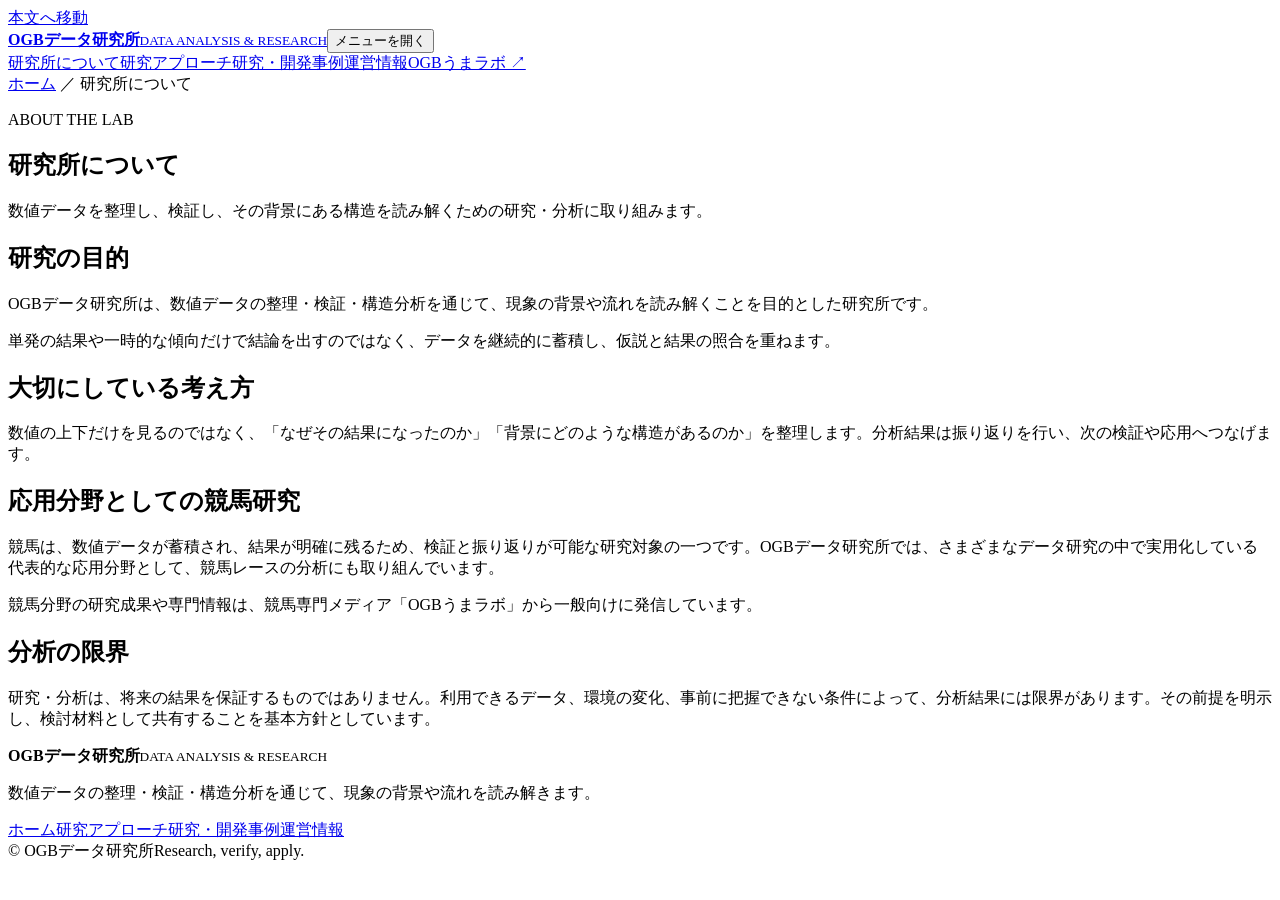
==== about/index.html @ 96f0ddb9 "Add About page" ====
<!doctype html><html lang="ja"><head><meta charset="utf-8"><meta name="viewport" content="width=device-width,initial-scale=1"><meta name="description" content="OGBデータ研究所の目的と基本方針をご紹介します。"><title>研究所について｜OGBデータ研究所</title><link rel="stylesheet" href="../assets/css/styles.css"></head><body><a class="skip-link" href="#main">本文へ移動</a><header class="site-header"><div class="container header-inner"><a class="brand" href="../"><span class="brand-mark" aria-hidden="true"><i></i><i></i><i></i></span><span class="brand-copy"><strong>OGBデータ研究所</strong><small>DATA ANALYSIS &amp; RESEARCH</small></span></a><button class="nav-toggle" type="button" aria-expanded="false" aria-controls="global-nav"><span></span><span></span><span></span><span class="sr-only">メニューを開く</span></button><nav id="global-nav" class="global-nav" aria-label="メインナビゲーション"><a href="../about/">研究所について</a><a href="../approach/">研究アプローチ</a><a href="../research/">研究・開発事例</a><a href="../organization/">運営情報</a><a class="nav-external" href="https://ogb-umalab.github.io/ogb-umalab-website/" target="_blank" rel="noopener">OGBうまラボ ↗</a></nav></div></header><main id="main"><section class="page-hero"><div class="container"><div class="breadcrumbs"><a href="../">ホーム</a> ／ 研究所について</div><p class="eyebrow">ABOUT THE LAB</p><h1>研究所について</h1><p class="lead">数値データを整理し、検証し、その背景にある構造を読み解くための研究・分析に取り組みます。</p></div></section><section class="section"><div class="container content-grid"><div><h2>研究の目的</h2></div><div class="prose"><p>OGBデータ研究所は、数値データの整理・検証・構造分析を通じて、現象の背景や流れを読み解くことを目的とした研究所です。</p><p>単発の結果や一時的な傾向だけで結論を出すのではなく、データを継続的に蓄積し、仮説と結果の照合を重ねます。</p><h2>大切にしている考え方</h2><p>数値の上下だけを見るのではなく、「なぜその結果になったのか」「背景にどのような構造があるのか」を整理します。分析結果は振り返りを行い、次の検証や応用へつなげます。</p><h2>応用分野としての競馬研究</h2><p>競馬は、数値データが蓄積され、結果が明確に残るため、検証と振り返りが可能な研究対象の一つです。OGBデータ研究所では、さまざまなデータ研究の中で実用化している代表的な応用分野として、競馬レースの分析にも取り組んでいます。</p><p>競馬分野の研究成果や専門情報は、競馬専門メディア「OGBうまラボ」から一般向けに発信しています。</p><h2>分析の限界</h2><p>研究・分析は、将来の結果を保証するものではありません。利用できるデータ、環境の変化、事前に把握できない条件によって、分析結果には限界があります。その前提を明示し、検討材料として共有することを基本方針としています。</p></div></div></section></main><footer class="site-footer"><div class="container"><div class="footer-grid"><div><div class="brand footer-brand"><span class="brand-mark" aria-hidden="true"><i></i><i></i><i></i></span><span class="brand-copy"><strong>OGBデータ研究所</strong><small>DATA ANALYSIS &amp; RESEARCH</small></span></div><p class="footer-text">数値データの整理・検証・構造分析を通じて、現象の背景や流れを読み解きます。</p></div><nav class="footer-links" aria-label="フッターナビゲーション"><a href="../">ホーム</a><a href="../approach/">研究アプローチ</a><a href="../research/">研究・開発事例</a><a href="../organization/">運営情報</a></nav></div><div class="footer-bottom"><span>&copy; <span id="year"></span> OGBデータ研究所</span><span>Research, verify, apply.</span></div></div></footer><script src="../assets/js/main.js"></script></body></html>
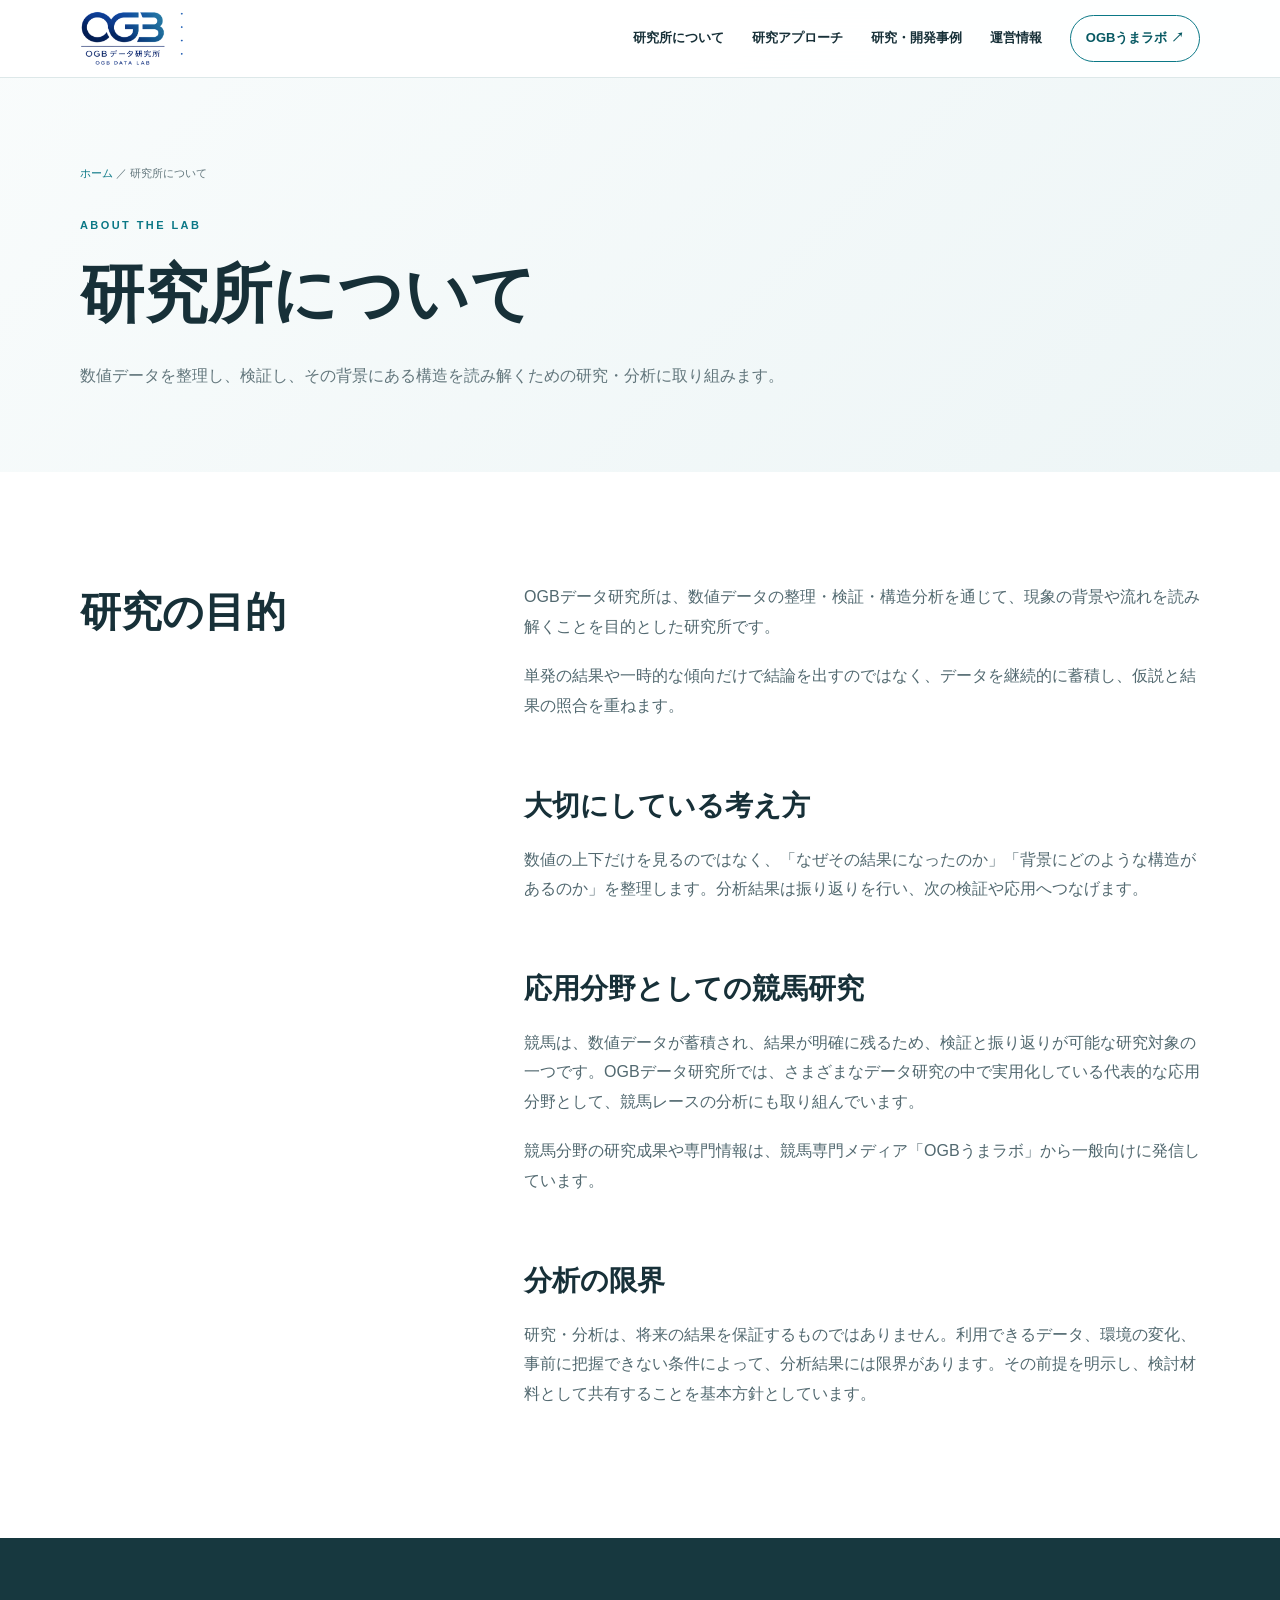
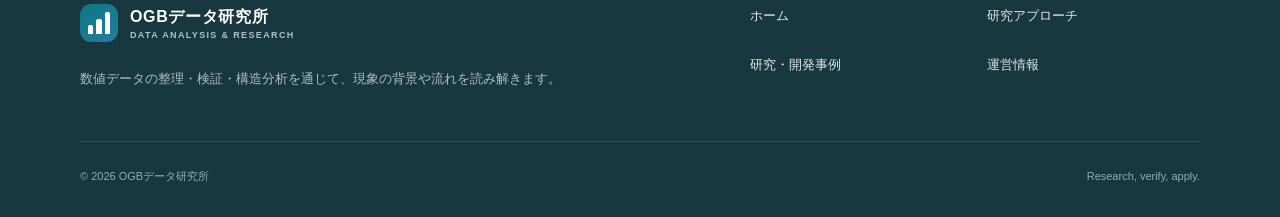
==== commit ca6e9ea1: "Apply official OGB Data Lab logo and favicons" ====
--- a/about/index.html
+++ b/about/index.html
@@ -1 +1,5 @@
-<!doctype html><html lang="ja"><head><meta charset="utf-8"><meta name="viewport" content="width=device-width,initial-scale=1"><meta name="description" content="OGBデータ研究所の目的と基本方針をご紹介します。"><title>研究所について｜OGBデータ研究所</title><link rel="stylesheet" href="../assets/css/styles.css"></head><body><a class="skip-link" href="#main">本文へ移動</a><header class="site-header"><div class="container header-inner"><a class="brand" href="../"><span class="brand-mark" aria-hidden="true"><i></i><i></i><i></i></span><span class="brand-copy"><strong>OGBデータ研究所</strong><small>DATA ANALYSIS &amp; RESEARCH</small></span></a><button class="nav-toggle" type="button" aria-expanded="false" aria-controls="global-nav"><span></span><span></span><span></span><span class="sr-only">メニューを開く</span></button><nav id="global-nav" class="global-nav" aria-label="メインナビゲーション"><a href="../about/">研究所について</a><a href="../approach/">研究アプローチ</a><a href="../research/">研究・開発事例</a><a href="../organization/">運営情報</a><a class="nav-external" href="https://ogb-umalab.github.io/ogb-umalab-website/" target="_blank" rel="noopener">OGBうまラボ ↗</a></nav></div></header><main id="main"><section class="page-hero"><div class="container"><div class="breadcrumbs"><a href="../">ホーム</a> ／ 研究所について</div><p class="eyebrow">ABOUT THE LAB</p><h1>研究所について</h1><p class="lead">数値データを整理し、検証し、その背景にある構造を読み解くための研究・分析に取り組みます。</p></div></section><section class="section"><div class="container content-grid"><div><h2>研究の目的</h2></div><div class="prose"><p>OGBデータ研究所は、数値データの整理・検証・構造分析を通じて、現象の背景や流れを読み解くことを目的とした研究所です。</p><p>単発の結果や一時的な傾向だけで結論を出すのではなく、データを継続的に蓄積し、仮説と結果の照合を重ねます。</p><h2>大切にしている考え方</h2><p>数値の上下だけを見るのではなく、「なぜその結果になったのか」「背景にどのような構造があるのか」を整理します。分析結果は振り返りを行い、次の検証や応用へつなげます。</p><h2>応用分野としての競馬研究</h2><p>競馬は、数値データが蓄積され、結果が明確に残るため、検証と振り返りが可能な研究対象の一つです。OGBデータ研究所では、さまざまなデータ研究の中で実用化している代表的な応用分野として、競馬レースの分析にも取り組んでいます。</p><p>競馬分野の研究成果や専門情報は、競馬専門メディア「OGBうまラボ」から一般向けに発信しています。</p><h2>分析の限界</h2><p>研究・分析は、将来の結果を保証するものではありません。利用できるデータ、環境の変化、事前に把握できない条件によって、分析結果には限界があります。その前提を明示し、検討材料として共有することを基本方針としています。</p></div></div></section></main><footer class="site-footer"><div class="container"><div class="footer-grid"><div><div class="brand footer-brand"><span class="brand-mark" aria-hidden="true"><i></i><i></i><i></i></span><span class="brand-copy"><strong>OGBデータ研究所</strong><small>DATA ANALYSIS &amp; RESEARCH</small></span></div><p class="footer-text">数値データの整理・検証・構造分析を通じて、現象の背景や流れを読み解きます。</p></div><nav class="footer-links" aria-label="フッターナビゲーション"><a href="../">ホーム</a><a href="../approach/">研究アプローチ</a><a href="../research/">研究・開発事例</a><a href="../organization/">運営情報</a></nav></div><div class="footer-bottom"><span>&copy; <span id="year"></span> OGBデータ研究所</span><span>Research, verify, apply.</span></div></div></footer><script src="../assets/js/main.js"></script></body></html>
+<!doctype html><html lang="ja"><head><meta charset="utf-8"><meta name="viewport" content="width=device-width,initial-scale=1"><meta name="description" content="OGBデータ研究所の目的と基本方針をご紹介します。"><title>研究所について｜OGBデータ研究所</title><link rel="icon" href="../assets/icons/favicon.ico" sizes="any">
+<link rel="icon" type="image/png" sizes="32x32" href="../assets/icons/favicon-32.png">
+<link rel="icon" type="image/png" sizes="16x16" href="../assets/icons/favicon-16.png">
+<link rel="apple-touch-icon" sizes="512x512" href="../assets/icons/favicon-512.png">
+<link rel="stylesheet" href="../assets/css/styles.css"></head><body><a class="skip-link" href="#main">本文へ移動</a><header class="site-header"><div class="container header-inner"><a class="brand" href="../"><img class="brand-logo" src="../assets/images/logo-ogb-data-lab.png" alt="OGBデータ研究所"></a><button class="nav-toggle" type="button" aria-expanded="false" aria-controls="global-nav"><span></span><span></span><span></span><span class="sr-only">メニューを開く</span></button><nav id="global-nav" class="global-nav" aria-label="メインナビゲーション"><a href="../about/">研究所について</a><a href="../approach/">研究アプローチ</a><a href="../research/">研究・開発事例</a><a href="../organization/">運営情報</a><a class="nav-external" href="https://ogb-umalab.github.io/ogb-umalab-website/" target="_blank" rel="noopener">OGBうまラボ ↗</a></nav></div></header><main id="main"><section class="page-hero"><div class="container"><div class="breadcrumbs"><a href="../">ホーム</a> ／ 研究所について</div><p class="eyebrow">ABOUT THE LAB</p><h1>研究所について</h1><p class="lead">数値データを整理し、検証し、その背景にある構造を読み解くための研究・分析に取り組みます。</p></div></section><section class="section"><div class="container content-grid"><div><h2>研究の目的</h2></div><div class="prose"><p>OGBデータ研究所は、数値データの整理・検証・構造分析を通じて、現象の背景や流れを読み解くことを目的とした研究所です。</p><p>単発の結果や一時的な傾向だけで結論を出すのではなく、データを継続的に蓄積し、仮説と結果の照合を重ねます。</p><h2>大切にしている考え方</h2><p>数値の上下だけを見るのではなく、「なぜその結果になったのか」「背景にどのような構造があるのか」を整理します。分析結果は振り返りを行い、次の検証や応用へつなげます。</p><h2>応用分野としての競馬研究</h2><p>競馬は、数値データが蓄積され、結果が明確に残るため、検証と振り返りが可能な研究対象の一つです。OGBデータ研究所では、さまざまなデータ研究の中で実用化している代表的な応用分野として、競馬レースの分析にも取り組んでいます。</p><p>競馬分野の研究成果や専門情報は、競馬専門メディア「OGBうまラボ」から一般向けに発信しています。</p><h2>分析の限界</h2><p>研究・分析は、将来の結果を保証するものではありません。利用できるデータ、環境の変化、事前に把握できない条件によって、分析結果には限界があります。その前提を明示し、検討材料として共有することを基本方針としています。</p></div></div></section></main><footer class="site-footer"><div class="container"><div class="footer-grid"><div><div class="brand footer-brand"><span class="brand-mark" aria-hidden="true"><i></i><i></i><i></i></span><span class="brand-copy"><strong>OGBデータ研究所</strong><small>DATA ANALYSIS &amp; RESEARCH</small></span></div><p class="footer-text">数値データの整理・検証・構造分析を通じて、現象の背景や流れを読み解きます。</p></div><nav class="footer-links" aria-label="フッターナビゲーション"><a href="../">ホーム</a><a href="../approach/">研究アプローチ</a><a href="../research/">研究・開発事例</a><a href="../organization/">運営情報</a></nav></div><div class="footer-bottom"><span>&copy; <span id="year"></span> OGBデータ研究所</span><span>Research, verify, apply.</span></div></div></footer><script src="../assets/js/main.js"></script></body></html>
--- a/assets/css/styles.css
+++ b/assets/css/styles.css
@@ -0,0 +1,181 @@
+:root{--white:#fff;--mist:#f4f8f9;--mist-2:#eaf2f3;--line:#d8e4e6;--ink:#173038;--muted:#62767c;--teal:#0b7886;--teal-dark:#075963;--blue:#287aa0;--header:78px;--shadow:0 20px 55px rgba(31,79,88,.09)}
+*{box-sizing:border-box}
+html{scroll-behavior:smooth}
+body{margin:0;color:var(--ink);background:var(--white);font-family:"Noto Sans JP","Hiragino Kaku Gothic ProN","Yu Gothic",sans-serif;line-height:1.85}
+a{color:inherit;text-decoration:none}
+button{font:inherit}
+.container{width:min(1120px,calc(100% - 48px));margin:auto}
+.skip-link{position:fixed;left:16px;top:-80px;z-index:100;padding:10px 16px;color:#fff;background:var(--teal)}
+.skip-link:focus{top:12px}
+.site-header{position:fixed;inset:0 0 auto;z-index:50;height:var(--header);border-bottom:1px solid rgba(216,228,230,.85);background:rgba(255,255,255,.92);backdrop-filter:blur(16px)}
+.header-inner{height:100%;display:flex;align-items:center;justify-content:space-between;gap:32px}
+.brand{display:flex;align-items:center;gap:12px}
+.brand-logo{display:block;width:auto;height:56px;object-fit:contain}
+.brand-mark{width:38px;height:38px;display:grid;grid-template-columns:repeat(3,1fr);align-items:end;gap:3px;padding:8px;border-radius:11px;background:linear-gradient(145deg,var(--teal),var(--blue))}
+.brand-mark i{display:block;background:#fff;border-radius:2px 2px 0 0}
+.brand-mark i:nth-child(1){height:42%}
+.brand-mark i:nth-child(2){height:72%}
+.brand-mark i:nth-child(3){height:100%}
+.brand-copy{display:flex;flex-direction:column;line-height:1.25}
+.brand-copy strong{font-size:16px;letter-spacing:.04em}
+.brand-copy small{margin-top:3px;color:var(--muted);font:600 9px Arial;letter-spacing:.15em}
+.global-nav{display:flex;align-items:center;gap:28px;font-size:13px;font-weight:700}
+.global-nav a{position:relative;padding:10px 0}
+.global-nav a:not(.nav-external):after{content:"";position:absolute;left:0;right:100%;bottom:3px;height:2px;background:var(--teal);transition:right .25s}
+.global-nav a:hover:after,.global-nav a:focus-visible:after{right:0}
+.nav-external{padding:10px 15px!important;border:1px solid var(--teal);border-radius:999px;color:var(--teal-dark)}
+.nav-toggle{display:none;width:44px;height:44px;padding:10px;border:0;background:transparent}
+.nav-toggle span:not(.sr-only){display:block;height:2px;margin:5px 0;background:var(--ink)}
+.sr-only{position:absolute;width:1px;height:1px;padding:0;margin:-1px;overflow:hidden;clip:rect(0,0,0,0);white-space:nowrap;border:0}
+.hero{position:relative;min-height:720px;padding:calc(var(--header) + 110px) 0 105px;overflow:hidden;background:linear-gradient(130deg,#fff 0%,#f8fbfc 62%,#edf6f7 100%)}
+.hero:before{content:"";position:absolute;inset:0;background-image:linear-gradient(rgba(11,120,134,.045) 1px,transparent 1px),linear-gradient(90deg,rgba(11,120,134,.045) 1px,transparent 1px);background-size:42px 42px;mask-image:linear-gradient(90deg,transparent 5%,#000 58%,#000)}
+.hero-grid{position:relative;width:min(1280px,calc(100% - 48px));display:grid;grid-template-columns:minmax(400px,.76fr) minmax(560px,1.24fr);gap:54px;align-items:center}
+.eyebrow{margin:0 0 22px;color:var(--teal);font:700 11px Arial;letter-spacing:.22em}
+.hero h1{max-width:700px;margin:0;font-size:clamp(42px,4.2vw,56px);line-height:1.28;letter-spacing:-.035em}
+.hero-lead{max-width:630px;margin:30px 0 0;color:#536970;font-size:17px}
+.hero-actions{display:flex;flex-wrap:wrap;gap:12px;margin-top:38px}
+.hero-image{position:relative;margin:0;overflow:hidden;border:1px solid rgba(11,120,134,.18);border-radius:24px;background:#fff;box-shadow:0 28px 70px rgba(31,79,88,.16)}
+.hero-image:after{content:"";position:absolute;inset:0;pointer-events:none;box-shadow:inset 0 0 0 1px rgba(255,255,255,.35)}
+.hero-image img{display:block;width:100%;height:auto;aspect-ratio:16/9;object-fit:contain;background:#eaf2f3}
+.hero-image figcaption{position:absolute;left:22px;bottom:20px;display:flex;flex-direction:column;gap:3px;padding:10px 14px;border:1px solid rgba(255,255,255,.48);border-radius:7px;color:#fff;background:rgba(14,48,56,.78);backdrop-filter:blur(10px)}
+.hero-image figcaption span{font:700 9px Arial;letter-spacing:.18em}
+.hero-image figcaption strong{font-size:12px;letter-spacing:.04em}
+.button{display:inline-flex;align-items:center;justify-content:center;min-height:50px;padding:11px 21px;border:1px solid var(--teal);border-radius:5px;color:#fff;background:var(--teal);font-size:13px;font-weight:800;transition:.2s}
+.button:hover,.button:focus-visible{transform:translateY(-2px);box-shadow:0 12px 28px rgba(11,120,134,.18)}
+.button.secondary{color:var(--teal-dark);background:transparent}
+.data-visual{position:relative;min-height:420px;padding:34px;border:1px solid rgba(11,120,134,.18);border-radius:26px;background:rgba(255,255,255,.76);box-shadow:var(--shadow)}
+.visual-head{display:flex;justify-content:space-between;color:var(--muted);font:700 10px Arial;letter-spacing:.14em}
+.visual-chart{height:230px;display:flex;align-items:end;gap:12px;margin-top:38px;padding:24px 24px 0;border-left:1px solid var(--line);border-bottom:1px solid var(--line);background:repeating-linear-gradient(to top,transparent 0,transparent 45px,rgba(11,120,134,.06) 46px)}
+.visual-chart span{flex:1;min-height:25px;border-radius:5px 5px 0 0;background:linear-gradient(to top,var(--teal),#59b5bd)}
+.visual-chart span:nth-child(1){height:32%}
+.visual-chart span:nth-child(2){height:56%}
+.visual-chart span:nth-child(3){height:43%}
+.visual-chart span:nth-child(4){height:78%}
+.visual-chart span:nth-child(5){height:64%}
+.visual-chart span:nth-child(6){height:92%}
+.visual-status{display:flex;align-items:center;gap:9px;margin-top:28px;color:var(--muted);font-size:12px}
+.visual-status i{width:8px;height:8px;border-radius:50%;background:#58b4a7;box-shadow:0 0 0 6px rgba(88,180,167,.12)}
+.section{padding:110px 0}
+.section.mist{background:var(--mist)}
+.section-heading{display:grid;grid-template-columns:.8fr 1.2fr;gap:70px;align-items:start;margin-bottom:58px}
+.section-heading h2{margin:0;font-size:clamp(30px,4vw,48px);line-height:1.45;letter-spacing:-.025em}
+.section-heading p{margin:0;color:var(--muted)}
+.kicker{display:block;margin-bottom:12px;color:var(--teal);font:700 10px Arial;letter-spacing:.2em}
+.process-grid,.feature-grid,.network-grid{display:grid;grid-template-columns:repeat(3,1fr);gap:18px}
+.process-card,.feature-card,.network-card{padding:32px;border:1px solid var(--line);border-radius:12px;background:#fff}
+.process-number{display:inline-grid;width:38px;height:38px;place-items:center;border-radius:50%;color:#fff;background:var(--teal);font:700 12px Arial}
+.process-card h3,.feature-card h3,.network-card h3{margin:22px 0 12px;font-size:20px}
+.process-card p,.feature-card p,.network-card p{margin:0;color:var(--muted);font-size:14px}
+.principles{display:grid;grid-template-columns:1fr 1fr;gap:18px}
+.principle{padding:42px;border-left:3px solid var(--teal);background:#fff;box-shadow:var(--shadow)}
+.principle q{display:block;font-size:clamp(24px,3vw,36px);font-weight:800;line-height:1.55;quotes:none}
+.principle p{margin:18px 0 0;color:var(--muted)}
+.case-panel{display:grid;grid-template-columns:.85fr 1.15fr;gap:0;overflow:hidden;border:1px solid var(--line);border-radius:18px;background:#fff;box-shadow:var(--shadow)}
+.case-visual{min-height:420px;display:grid;place-items:center;padding:45px;background:linear-gradient(145deg,#e7f4f5,#f9fcfc)}
+.orbit{position:relative;width:250px;height:250px;border:1px solid rgba(11,120,134,.25);border-radius:50%}
+.orbit:before,.orbit:after{content:"";position:absolute;border:1px solid rgba(40,122,160,.24);border-radius:50%}
+.orbit:before{inset:35px}
+.orbit:after{inset:75px}
+.orbit-core{position:absolute;inset:50%;width:76px;height:76px;display:grid;place-items:center;transform:translate(-50%,-50%);border-radius:50%;color:#fff;background:var(--teal);font:800 11px Arial;letter-spacing:.1em}
+.orbit-dot{position:absolute;width:14px;height:14px;border-radius:50%;background:var(--blue);box-shadow:0 0 0 8px rgba(40,122,160,.1)}
+.orbit-dot.a{top:16px;left:53px}
+.orbit-dot.b{right:5px;top:116px}
+.orbit-dot.c{left:48px;bottom:15px}
+.case-content{padding:62px}
+.case-content h2{margin:0;font-size:clamp(30px,4vw,50px)}
+.case-content p{color:var(--muted)}
+.tag{display:inline-flex;padding:6px 10px;border-radius:999px;color:var(--teal-dark);background:var(--mist-2);font-size:11px;font-weight:800}
+.relation{display:grid;grid-template-columns:1fr auto 1fr;gap:24px;align-items:center;margin-top:46px}
+.relation-box{padding:28px;border:1px solid var(--line);border-radius:10px;background:#fff}
+.relation-box strong{display:block;font-size:19px}
+.relation-box span{display:block;margin-top:8px;color:var(--muted);font-size:13px}
+.relation-arrow{color:var(--teal);font-size:28px}
+.network-card{display:flex;flex-direction:column}
+.network-card a{margin-top:auto;padding-top:22px;color:var(--teal);font-size:13px;font-weight:800}
+.disclaimer{padding:28px 30px;border:1px solid var(--line);border-radius:10px;color:var(--muted);background:var(--mist);font-size:13px}
+.site-footer{padding:66px 0 30px;color:#dce9eb;background:#17383f}
+.footer-grid{display:grid;grid-template-columns:1.15fr .85fr;gap:60px}
+.footer-brand .brand-copy strong{color:#fff}
+.footer-brand .brand-copy small{color:#a9c3c8}
+.footer-text{max-width:500px;margin:25px 0 0;color:#aac0c4;font-size:13px}
+.footer-links{display:grid;grid-template-columns:1fr 1fr;gap:10px 24px;font-size:13px}
+.footer-bottom{display:flex;justify-content:space-between;gap:20px;margin-top:50px;padding-top:24px;border-top:1px solid rgba(255,255,255,.12);color:#91aeb3;font-size:11px}
+.page-hero{padding:calc(var(--header) + 85px) 0 82px;background:linear-gradient(135deg,#f9fcfc,#edf5f6)}
+.breadcrumbs{margin-bottom:36px;color:var(--muted);font-size:11px}
+.breadcrumbs a{color:var(--teal)}
+.page-hero h1{max-width:850px;margin:0;font-size:clamp(38px,5vw,64px);line-height:1.3}
+.page-hero .lead{max-width:730px;margin:24px 0 0;color:var(--muted)}
+.content-grid{display:grid;grid-template-columns:.7fr 1.3fr;gap:80px}
+.content-grid h2{margin:0;font-size:clamp(28px,3.2vw,42px);line-height:1.5}
+.prose{color:#526970}
+.prose h2{margin:64px 0 18px;color:var(--ink);font-size:28px}
+.prose h2:first-child{margin-top:0}
+.prose h3{margin:40px 0 12px;color:var(--ink);font-size:20px}
+.prose p{margin:0 0 20px}
+.prose ul{padding-left:1.3em}
+.prose li{margin:8px 0}
+.toc{position:sticky;top:calc(var(--header) + 28px);align-self:start;padding:26px;border:1px solid var(--line);border-radius:10px;background:var(--mist)}
+.toc strong{display:block;margin-bottom:12px}
+.toc a{display:block;padding:7px 0;color:var(--muted);font-size:13px}
+.toc a:hover{color:var(--teal)}
+.article-section{scroll-margin-top:calc(var(--header) + 28px)}
+.case-list{display:grid;gap:20px}
+.case-card{display:grid;grid-template-columns:180px 1fr;border:1px solid var(--line);border-radius:14px;overflow:hidden;background:#fff}
+.case-code{display:grid;place-items:center;padding:30px;color:#fff;background:linear-gradient(150deg,var(--teal),var(--blue));font:800 12px Arial;letter-spacing:.15em}
+.case-body{padding:34px}
+.case-body h2{margin:0 0 10px;font-size:26px}
+.case-body p{margin:0 0 20px;color:var(--muted)}
+.info-table{border-top:1px solid var(--line)}
+.info-row{display:grid;grid-template-columns:180px 1fr;padding:18px 0;border-bottom:1px solid var(--line)}
+.info-row dt{font-weight:800}
+.info-row dd{margin:0;color:var(--muted)}
+.not-found{min-height:100vh;display:grid;place-items:center;padding:40px;text-align:center;background:var(--mist)}
+.not-found strong{display:block;color:var(--teal);font:800 clamp(70px,12vw,150px) Arial}
+.not-found h1{font-size:32px}
+.not-found p{color:var(--muted)}
+@media(max-width:950px){.global-nav{position:absolute;left:24px;right:24px;top:calc(var(--header) - 2px);display:none;align-items:stretch;flex-direction:column;gap:4px;padding:20px;border:1px solid var(--line);border-radius:10px;background:#fff;box-shadow:var(--shadow)}
+.global-nav.is-open{display:flex}
+.global-nav a{padding:12px}
+.nav-external{text-align:center}
+.nav-toggle{display:block}
+.hero{min-height:auto}
+.hero-grid,.section-heading,.content-grid{width:min(1120px,calc(100% - 48px));grid-template-columns:1fr;gap:46px}
+.process-grid,.feature-grid,.network-grid{grid-template-columns:1fr}
+.principles,.case-panel,.footer-grid{grid-template-columns:1fr}
+.case-visual{min-height:340px}
+.relation{grid-template-columns:1fr}
+.relation-arrow{transform:rotate(90deg);text-align:center}
+.toc{position:static}
+.case-card{grid-template-columns:120px 1fr}
+}
+@media(max-width:600px){:root{--header:68px}
+.container{width:min(100% - 32px,1120px)}
+.brand-logo{height:48px}
+.brand-copy strong{font-size:14px}
+.brand-copy small{font-size:8px}
+.hero{padding:calc(var(--header) + 70px) 0 76px}
+.hero h1{font-size:38px}
+.hero-lead{font-size:15px}
+.hero-grid{gap:54px}
+.hero-grid{width:min(100% - 32px,1120px);gap:40px}
+.hero-image{border-radius:16px}
+.hero-image figcaption{left:12px;bottom:12px;padding:8px 10px}
+.hero-image figcaption strong{font-size:10px}
+.data-visual{min-height:340px;padding:24px}
+.visual-chart{height:180px;padding-inline:12px;gap:8px}
+.section{padding:76px 0}
+.section-heading{margin-bottom:38px}
+.process-card,.feature-card,.network-card,.principle{padding:25px}
+.case-visual{min-height:300px}
+.orbit{width:210px;height:210px}
+.case-content{padding:34px 24px}
+.page-hero{padding:calc(var(--header) + 58px) 0 62px}
+.content-grid{gap:38px}
+.case-card{grid-template-columns:1fr}
+.case-code{min-height:92px}
+.case-body{padding:26px}
+.info-row{grid-template-columns:1fr;gap:6px}
+.footer-links{grid-template-columns:1fr}
+.footer-bottom{flex-direction:column}
+.hero-actions .button{width:100%}
+}
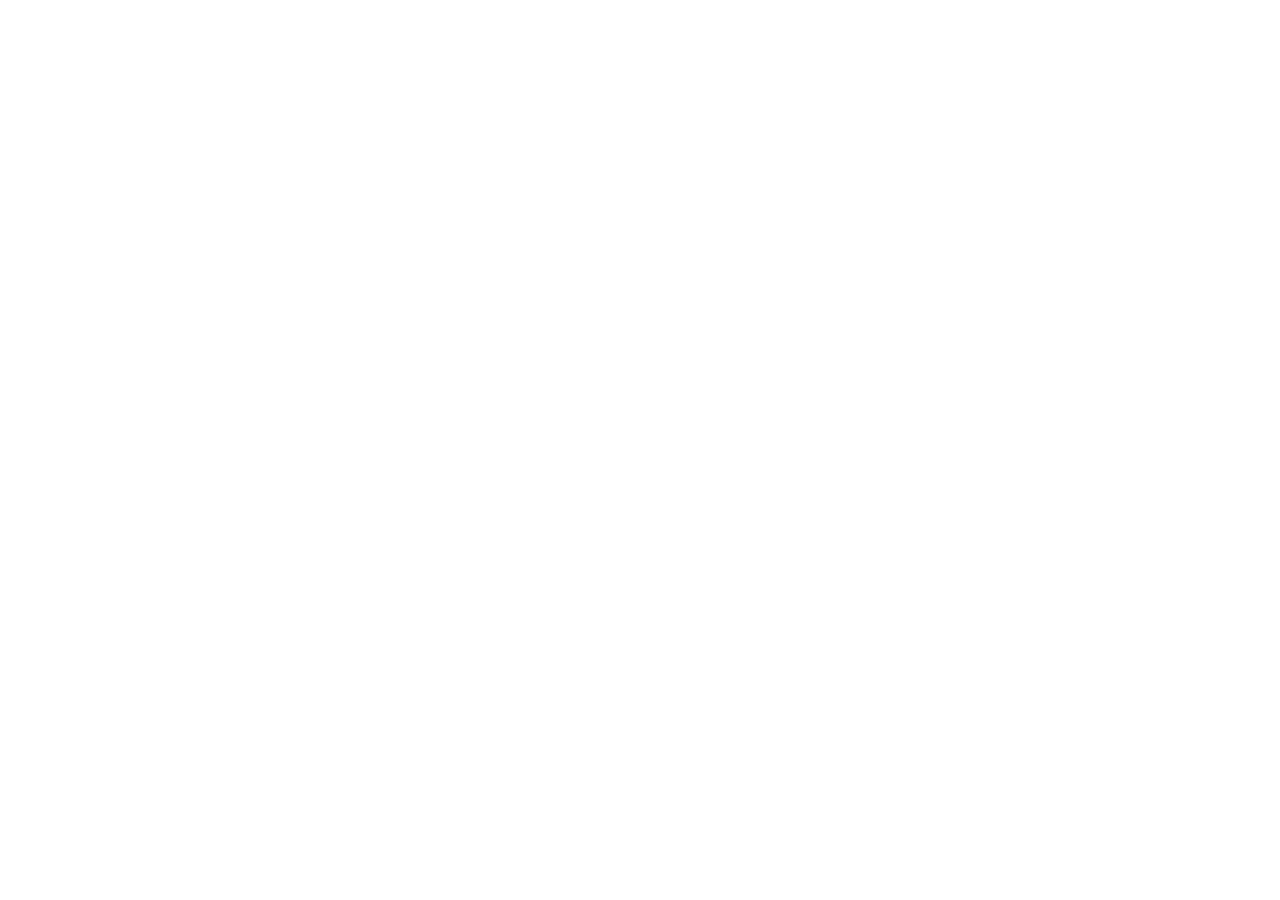
==== commit db6eb224: "Redirect legacy GitHub Pages Data Lab page to custom domain" ====
--- a/about/index.html
+++ b/about/index.html
@@ -1,5 +1,5 @@
-<!doctype html><html lang="ja"><head><meta charset="utf-8"><meta name="viewport" content="width=device-width,initial-scale=1"><meta name="description" content="OGBデータ研究所の目的と基本方針をご紹介します。"><title>研究所について｜OGBデータ研究所</title><link rel="icon" href="../assets/icons/favicon.ico" sizes="any">
-<link rel="icon" type="image/png" sizes="32x32" href="../assets/icons/favicon-32.png">
-<link rel="icon" type="image/png" sizes="16x16" href="../assets/icons/favicon-16.png">
-<link rel="apple-touch-icon" sizes="512x512" href="../assets/icons/favicon-512.png">
-<link rel="stylesheet" href="../assets/css/styles.css"></head><body><a class="skip-link" href="#main">本文へ移動</a><header class="site-header"><div class="container header-inner"><a class="brand" href="../"><img class="brand-logo" src="../assets/images/logo-ogb-data-lab.png" alt="OGBデータ研究所"></a><button class="nav-toggle" type="button" aria-expanded="false" aria-controls="global-nav"><span></span><span></span><span></span><span class="sr-only">メニューを開く</span></button><nav id="global-nav" class="global-nav" aria-label="メインナビゲーション"><a href="../about/">研究所について</a><a href="../approach/">研究アプローチ</a><a href="../research/">研究・開発事例</a><a href="../organization/">運営情報</a><a class="nav-external" href="https://ogb-umalab.github.io/ogb-umalab-website/" target="_blank" rel="noopener">OGBうまラボ ↗</a></nav></div></header><main id="main"><section class="page-hero"><div class="container"><div class="breadcrumbs"><a href="../">ホーム</a> ／ 研究所について</div><p class="eyebrow">ABOUT THE LAB</p><h1>研究所について</h1><p class="lead">数値データを整理し、検証し、その背景にある構造を読み解くための研究・分析に取り組みます。</p></div></section><section class="section"><div class="container content-grid"><div><h2>研究の目的</h2></div><div class="prose"><p>OGBデータ研究所は、数値データの整理・検証・構造分析を通じて、現象の背景や流れを読み解くことを目的とした研究所です。</p><p>単発の結果や一時的な傾向だけで結論を出すのではなく、データを継続的に蓄積し、仮説と結果の照合を重ねます。</p><h2>大切にしている考え方</h2><p>数値の上下だけを見るのではなく、「なぜその結果になったのか」「背景にどのような構造があるのか」を整理します。分析結果は振り返りを行い、次の検証や応用へつなげます。</p><h2>応用分野としての競馬研究</h2><p>競馬は、数値データが蓄積され、結果が明確に残るため、検証と振り返りが可能な研究対象の一つです。OGBデータ研究所では、さまざまなデータ研究の中で実用化している代表的な応用分野として、競馬レースの分析にも取り組んでいます。</p><p>競馬分野の研究成果や専門情報は、競馬専門メディア「OGBうまラボ」から一般向けに発信しています。</p><h2>分析の限界</h2><p>研究・分析は、将来の結果を保証するものではありません。利用できるデータ、環境の変化、事前に把握できない条件によって、分析結果には限界があります。その前提を明示し、検討材料として共有することを基本方針としています。</p></div></div></section></main><footer class="site-footer"><div class="container"><div class="footer-grid"><div><div class="brand footer-brand"><span class="brand-mark" aria-hidden="true"><i></i><i></i><i></i></span><span class="brand-copy"><strong>OGBデータ研究所</strong><small>DATA ANALYSIS &amp; RESEARCH</small></span></div><p class="footer-text">数値データの整理・検証・構造分析を通じて、現象の背景や流れを読み解きます。</p></div><nav class="footer-links" aria-label="フッターナビゲーション"><a href="../">ホーム</a><a href="../approach/">研究アプローチ</a><a href="../research/">研究・開発事例</a><a href="../organization/">運営情報</a></nav></div><div class="footer-bottom"><span>&copy; <span id="year"></span> OGBデータ研究所</span><span>Research, verify, apply.</span></div></div></footer><script src="../assets/js/main.js"></script></body></html>
+<!doctype html><html lang="ja"><head><link rel="canonical" href="https://ogb-umalab.com/data-lab/about/"><meta http-equiv="refresh" content="0;url=https://ogb-umalab.com/data-lab/about/"><meta charset="utf-8"><meta name="viewport" content="width=device-width,initial-scale=1"><meta name="description" content="OGBデータ研究所の目的と基本方針をご紹介します。"><title>研究所について｜OGBデータ研究所</title><link rel="icon" href="../assets/icons/favicon.ico?v=20260830-fixed" sizes="any">
+<link rel="icon" type="image/png" sizes="32x32" href="../assets/icons/favicon-32.png?v=20260830-fixed">
+<link rel="icon" type="image/png" sizes="16x16" href="../assets/icons/favicon-16.png?v=20260830-fixed">
+<link rel="apple-touch-icon" sizes="512x512" href="../assets/icons/favicon-512.png?v=20260830-fixed">
+<link rel="stylesheet" href="../assets/css/styles.css"><script async src="https://www.googletagmanager.com/gtag/js?id=G-7KHMXV2NFC"></script><script>window.dataLayer=window.dataLayer||[];function gtag(){dataLayer.push(arguments)}gtag('js',new Date());gtag('config','G-7KHMXV2NFC');</script></head><body><a class="skip-link" href="#main">本文へ移動</a><header class="site-header"><div class="container header-inner"><a class="brand" href="../"><img class="brand-logo" src="../assets/images/logo-ogb-data-lab.png" alt="OGBデータ研究所"></a><button class="nav-toggle" type="button" aria-expanded="false" aria-controls="global-nav"><span></span><span></span><span></span><span class="sr-only">メニューを開く</span></button><nav id="global-nav" class="global-nav" aria-label="メインナビゲーション"><a href="../about/">研究所について</a><a href="../approach/">研究アプローチ</a><a href="../research/">研究・開発事例</a><a href="../organization/">運営情報</a><a class="nav-external" href="https://ogb-umalab.github.io/ogb-umalab-website/" target="_blank" rel="noopener">OGBうまラボ ↗</a></nav></div></header><main id="main"><section class="page-hero"><div class="container"><div class="breadcrumbs"><a href="../">ホーム</a> ／ 研究所について</div><p class="eyebrow">ABOUT THE LAB</p><h1>研究所について</h1><p class="lead">数値データを整理し、検証し、その背景にある構造を読み解くための研究・分析に取り組みます。</p></div></section><section class="section"><div class="container content-grid"><div><h2>研究の目的</h2></div><div class="prose"><p>OGBデータ研究所は、数値データの整理・検証・構造分析を通じて、現象の背景や流れを読み解くことを目的とした研究所です。</p><p>単発の結果や一時的な傾向だけで結論を出すのではなく、データを継続的に蓄積し、仮説と結果の照合を重ねます。</p><h2>大切にしている考え方</h2><p>数値の上下だけを見るのではなく、「なぜその結果になったのか」「背景にどのような構造があるのか」を整理します。分析結果は振り返りを行い、次の検証や応用へつなげます。</p><h2>応用分野としての競馬研究</h2><p>競馬は、数値データが蓄積され、結果が明確に残るため、検証と振り返りが可能な研究対象の一つです。OGBデータ研究所では、さまざまなデータ研究の中で実用化している代表的な応用分野として、競馬レースの分析にも取り組んでいます。</p><p>競馬分野の研究成果や専門情報は、競馬専門メディア「OGBうまラボ」から一般向けに発信しています。</p><h2>分析の限界</h2><p>研究・分析は、将来の結果を保証するものではありません。利用できるデータ、環境の変化、事前に把握できない条件によって、分析結果には限界があります。その前提を明示し、検討材料として共有することを基本方針としています。</p></div></div></section></main><footer class="site-footer"><div class="container"><div class="footer-grid"><div><div class="brand footer-brand"><span class="brand-mark" aria-hidden="true"><i></i><i></i><i></i></span><span class="brand-copy"><strong>OGBデータ研究所</strong><small>DATA ANALYSIS &amp; RESEARCH</small></span></div><p class="footer-text">数値データの整理・検証・構造分析を通じて、現象の背景や流れを読み解きます。</p></div><nav class="footer-links" aria-label="フッターナビゲーション"><a href="../">ホーム</a><a href="../approach/">研究アプローチ</a><a href="../research/">研究・開発事例</a><a href="../organization/">運営情報</a></nav></div><div class="footer-bottom"><span>&copy; <span id="year"></span> OGBデータ研究所</span><span>Research, verify, apply.</span></div></div></footer><script src="../assets/js/main.js"></script></body></html>
